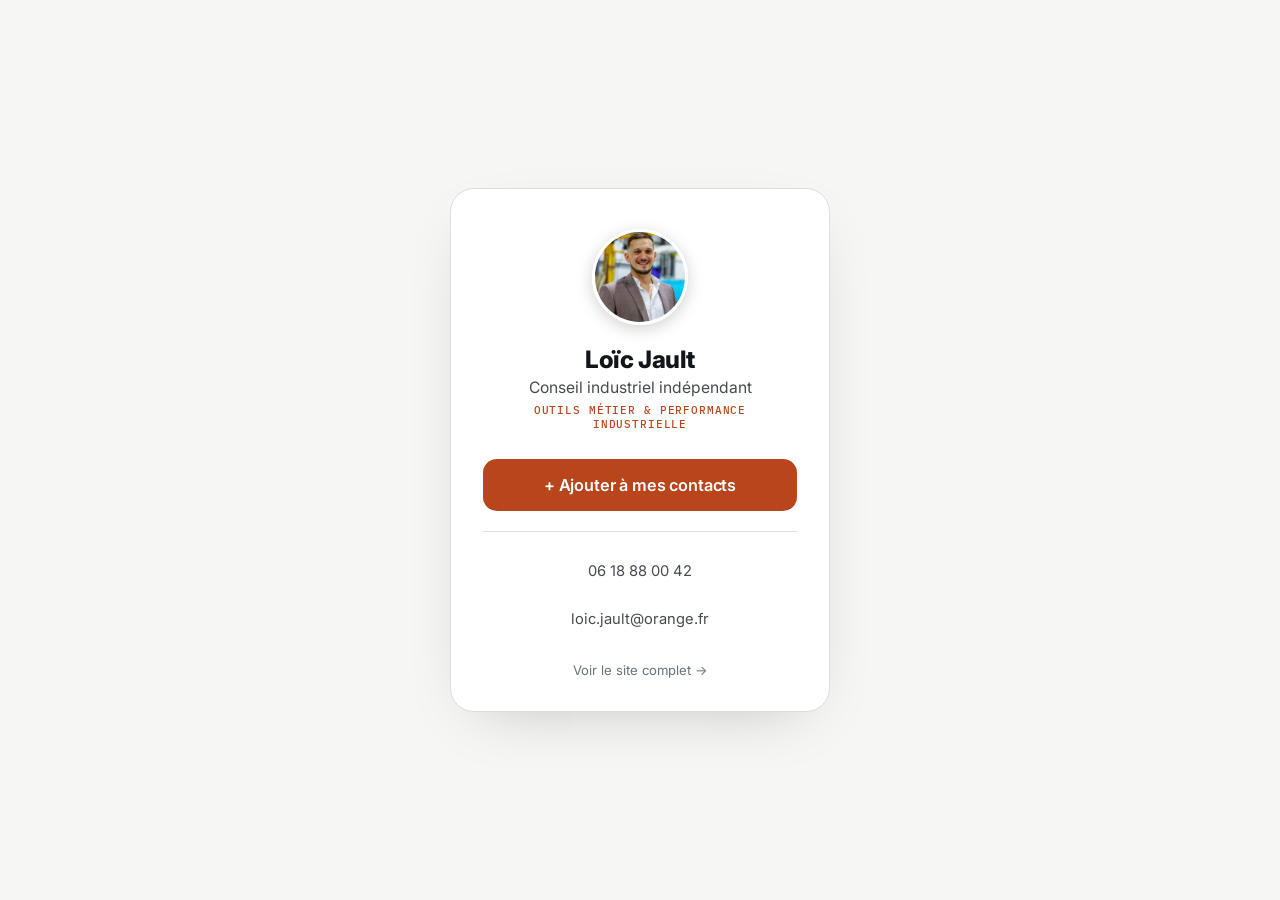
==== carte/index.html @ 91e22cec "Fix carte folder structure and add .assetsignore" ====
<!DOCTYPE html>
<html lang="fr">
<head>
<meta charset="UTF-8">
<meta name="viewport" content="width=device-width, initial-scale=1">
<title>Loïc Jault — Contact</title>
<meta name="description" content="Ajoutez Loïc Jault à vos contacts — Conseil industriel indépendant.">
<meta name="robots" content="noindex">
<link rel="preconnect" href="https://fonts.googleapis.com">
<link rel="preconnect" href="https://fonts.gstatic.com" crossorigin>
<link rel="stylesheet" href="https://fonts.googleapis.com/css2?family=Inter:ital,wght@0,300;0,400;0,500;0,600;0,700;0,800;1,400&family=IBM+Plex+Mono:wght@400;500&display=swap">
<style>
  :root{
    --ink:#12161a; --ink-soft:#474b50; --ink-faint:#6b737b;
    --paper:#f6f7f5; --surface:#ffffff; --surface-2:#e9ebe7; --line:#dbdfda;
    --steel:#2e4756; --accent:#b8451b; --accent-2:#2e4756; --accent-ink:#ffffff;
    --ease: cubic-bezier(.16,1,.3,1);
  }
  @media (prefers-color-scheme: dark){
    :root:not([data-theme="light"]){
      --ink:#f1f3f0; --ink-soft:#c5cbc6; --ink-faint:#8a9089;
      --paper:#0a0c0d; --surface:#141718; --surface-2:#1a1e1f; --line:#2a2f30;
      --steel:#7fa0b0; --accent:#e0703a; --accent-2:#7fa0b0; --accent-ink:#1a0d04;
    }
  }
  :root[data-theme="dark"]{
    --ink:#f1f3f0; --ink-soft:#c5cbc6; --ink-faint:#8a9089;
    --paper:#0a0c0d; --surface:#141718; --surface-2:#1a1e1f; --line:#2a2f30;
    --steel:#7fa0b0; --accent:#e0703a; --accent-2:#7fa0b0; --accent-ink:#1a0d04;
  }
  *{ box-sizing:border-box; }
  body{
    margin:0; background:var(--paper); color:var(--ink);
    font-family:"Inter", ui-sans-serif, system-ui, sans-serif;
    -webkit-font-smoothing:antialiased;
    display:flex; align-items:center; justify-content:center;
    min-height:100vh; padding:24px;
  }
  .card{
    width:100%; max-width:380px; background:var(--surface);
    border:1px solid var(--line); border-radius:24px;
    padding:40px 32px 32px; text-align:center;
    box-shadow:0 20px 60px -30px rgba(0,0,0,.25);
  }
  .avatar{
    width:96px; height:96px; border-radius:50%; object-fit:cover;
    margin:0 auto 20px; display:block;
    box-shadow:0 4px 16px rgba(0,0,0,.18); border:3px solid var(--surface);
  }
  h1{ font-size:1.5rem; font-weight:800; letter-spacing:-0.02em; margin:0 0 4px; }
  .title{ font-size:0.98rem; color:var(--ink-soft); margin:0 0 6px; }
  .tagline{
    font-family:"IBM Plex Mono", ui-monospace, monospace;
    font-size:0.68rem; font-weight:500; letter-spacing:0.08em; text-transform:uppercase;
    color:var(--accent); margin:0 0 28px;
  }
  .btn-add{
    display:block; width:100%; padding:16px 20px; border-radius:14px;
    background:var(--accent); color:var(--accent-ink); text-decoration:none;
    font-weight:600; font-size:1.02rem; letter-spacing:-0.01em;
    transition:transform .2s var(--ease), box-shadow .2s ease;
  }
  .btn-add:hover{ transform:translateY(-2px); box-shadow:0 10px 24px -12px rgba(184,69,27,.5); }
  .links{
    display:flex; flex-direction:column; gap:10px;
    margin-top:20px; padding-top:20px; border-top:1px solid var(--line);
  }
  .links a{
    color:var(--ink-soft); text-decoration:none; font-size:0.92rem;
    padding:10px; border-radius:10px; transition:background .2s ease, color .2s ease;
  }
  .links a:hover{ background:var(--surface-2); color:var(--ink); }
  .back{
    display:inline-block; margin-top:24px; font-size:0.82rem;
    color:var(--ink-faint); text-decoration:none;
  }
  .back:hover{ color:var(--accent); }
</style>
</head>
<body>

  <div class="card">
    <img class="avatar" src="[data-uri]" alt="Portrait de Loïc Jault" width="96" height="96">
    <h1>Loïc Jault</h1>
    <p class="title">Conseil industriel indépendant</p>
    <p class="tagline">Outils métier &amp; performance industrielle</p>

    <a class="btn-add" href="../contact.vcf" download="Loic-Jault.vcf">+ Ajouter à mes contacts</a>

    <div class="links">
      <a href="tel:+33618880042">06 18 88 00 42</a>
      <a href="mailto:loic.jault@orange.fr">loic.jault@orange.fr</a>
    </div>

    <a class="back" href="../">Voir le site complet →</a>
  </div>

</body>
</html>
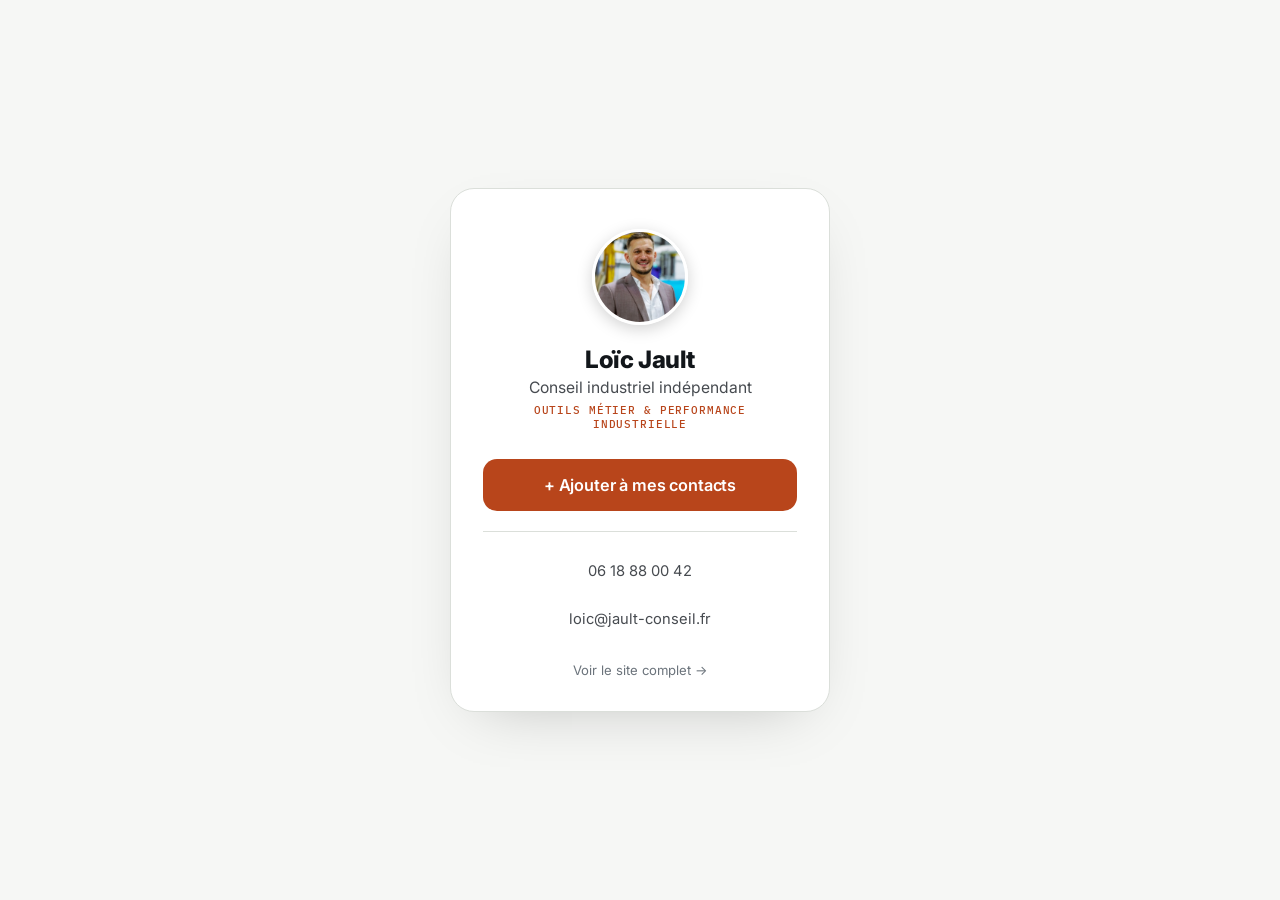
==== commit 8d9e2a55: "Remplacement des placeholders par le domaine et l'email définitifs" ====
--- a/carte/index.html
+++ b/carte/index.html
@@ -89,7 +89,7 @@
 
     <div class="links">
       <a href="tel:+33618880042">06 18 88 00 42</a>
-      <a href="mailto:loic.jault@orange.fr">loic.jault@orange.fr</a>
+      <a href="mailto:loic@jault-conseil.fr">loic@jault-conseil.fr</a>
     </div>
 
     <a class="back" href="../">Voir le site complet →</a>
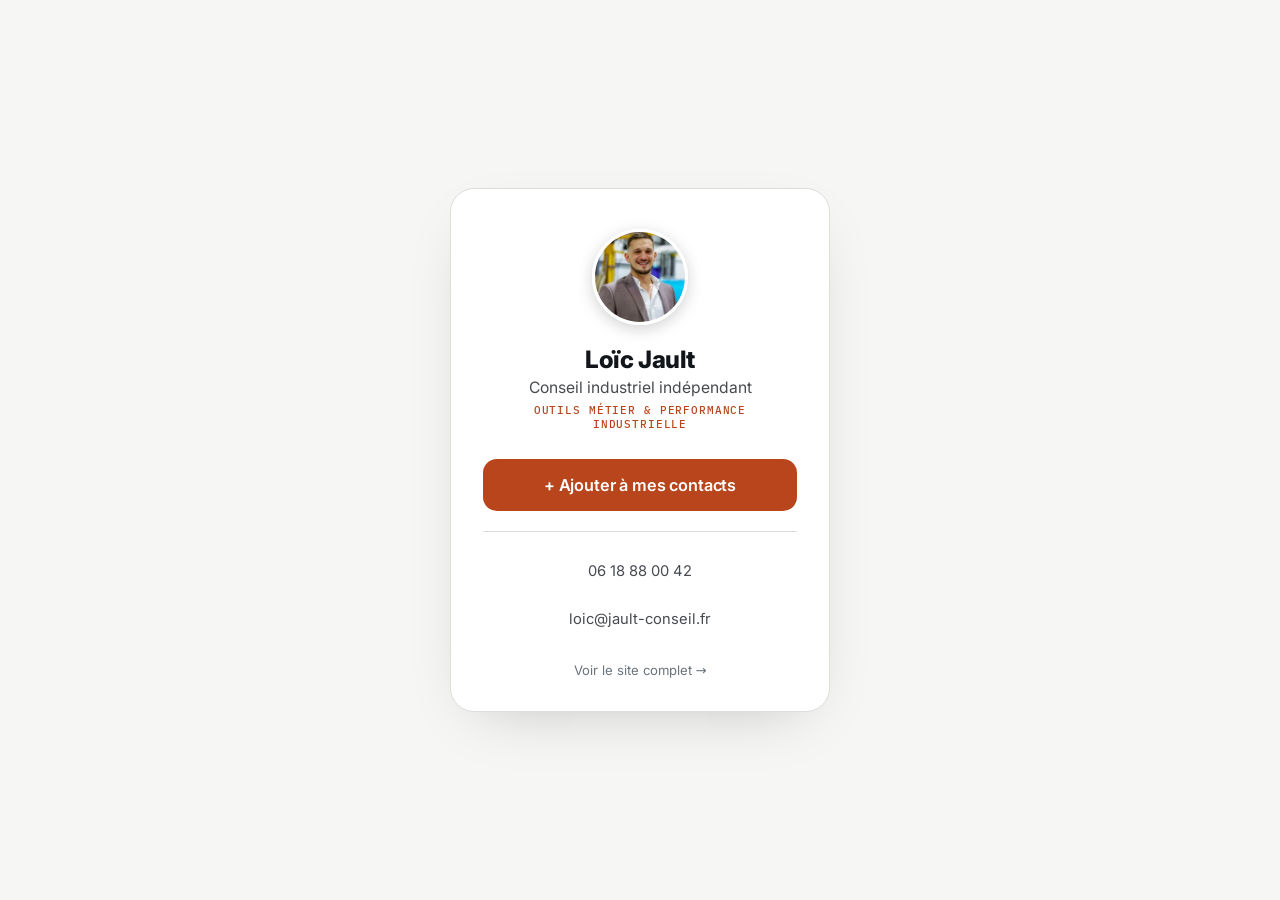
==== commit 1b6453e3: "Corrections issues de l'audit croisé (fond, technique, accessibilite, SEO) - Carte 02 : chiffre annu" ====
--- a/carte/index.html
+++ b/carte/index.html
@@ -6,10 +6,30 @@
 <title>Loïc Jault — Contact</title>
 <meta name="description" content="Ajoutez Loïc Jault à vos contacts — Conseil industriel indépendant.">
 <meta name="robots" content="noindex">
-<link rel="preconnect" href="https://fonts.googleapis.com">
-<link rel="preconnect" href="https://fonts.gstatic.com" crossorigin>
-<link rel="stylesheet" href="https://fonts.googleapis.com/css2?family=Inter:ital,wght@0,300;0,400;0,500;0,600;0,700;0,800;1,400&family=IBM+Plex+Mono:wght@400;500&display=swap">
+<link rel="icon" href="../favicon.svg" type="image/svg+xml">
+<link rel="icon" href="../favicon-32.png" sizes="32x32" type="image/png">
+<link rel="apple-touch-icon" href="../apple-touch-icon.png">
 <style>
+  @font-face{
+    font-family:"Inter";
+    src:url("../fonts/inter-var.woff2") format("woff2-variations"), url("../fonts/inter-var.woff2") format("woff2");
+    font-weight:100 900; font-style:normal; font-display:swap;
+  }
+  @font-face{
+    font-family:"Inter";
+    src:url("../fonts/inter-italic-var.woff2") format("woff2-variations"), url("../fonts/inter-italic-var.woff2") format("woff2");
+    font-weight:100 900; font-style:italic; font-display:swap;
+  }
+  @font-face{
+    font-family:"IBM Plex Mono";
+    src:url("../fonts/ibm-plex-mono-400.woff2") format("woff2");
+    font-weight:400; font-style:normal; font-display:swap;
+  }
+  @font-face{
+    font-family:"IBM Plex Mono";
+    src:url("../fonts/ibm-plex-mono-500.woff2") format("woff2");
+    font-weight:500; font-style:normal; font-display:swap;
+  }
   :root{
     --ink:#12161a; --ink-soft:#474b50; --ink-faint:#6b737b;
     --paper:#f6f7f5; --surface:#ffffff; --surface-2:#e9ebe7; --line:#dbdfda;
@@ -80,7 +100,7 @@
 <body>
 
   <div class="card">
-    <img class="avatar" src="[data-uri]" alt="Portrait de Loïc Jault" width="96" height="96">
+    <img class="avatar" src="../avatar.webp" alt="Portrait de Loïc Jault" width="96" height="96">
     <h1>Loïc Jault</h1>
     <p class="title">Conseil industriel indépendant</p>
     <p class="tagline">Outils métier &amp; performance industrielle</p>
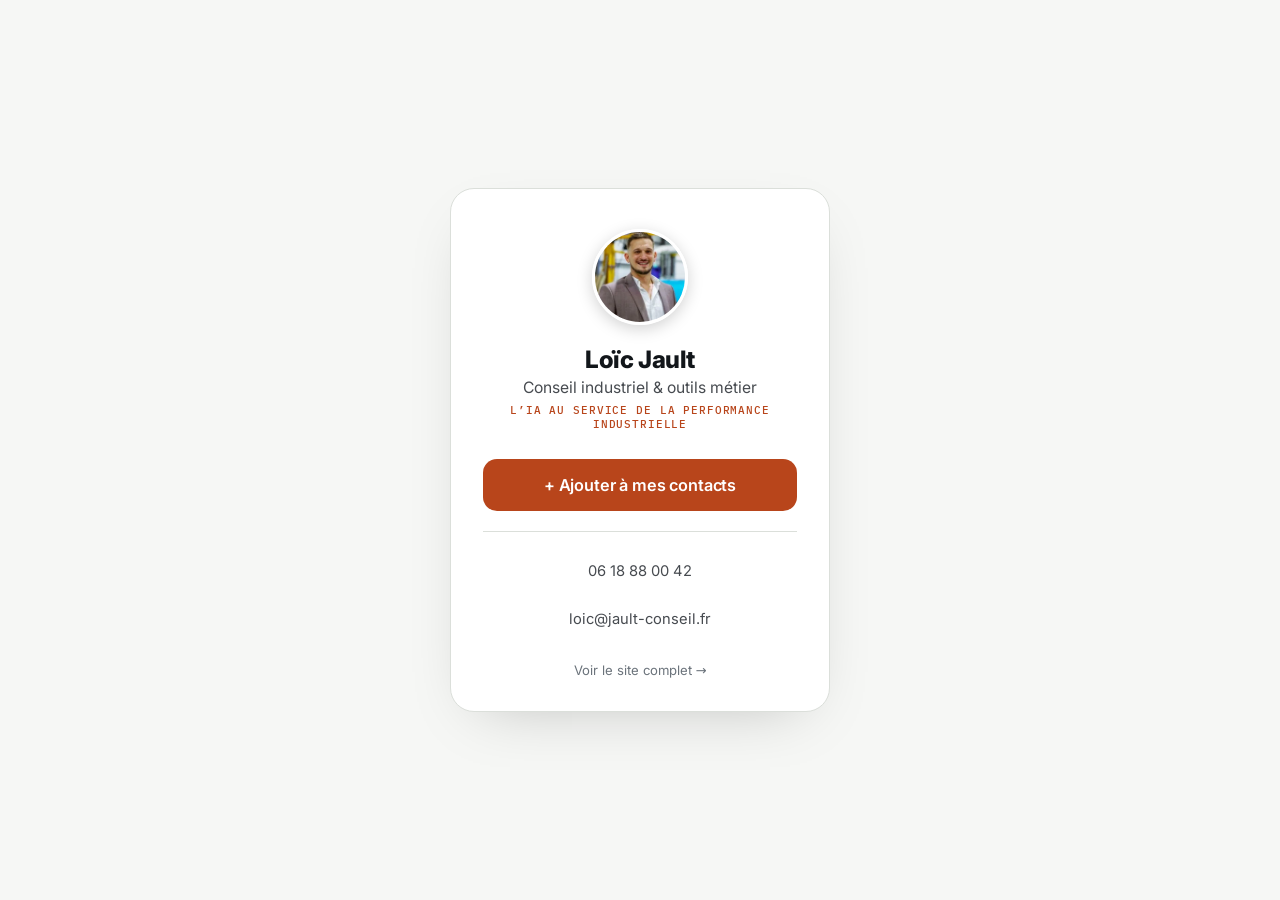
==== commit 1086bac2: "Aligne le positionnement du site, de /carte/ et de la vCard sur la carte de visite Co-Authored-By: C" ====
--- a/carte/index.html
+++ b/carte/index.html
@@ -4,8 +4,10 @@
 <meta charset="UTF-8">
 <meta name="viewport" content="width=device-width, initial-scale=1">
 <title>Loïc Jault — Contact</title>
-<meta name="description" content="Ajoutez Loïc Jault à vos contacts — Conseil industriel indépendant.">
+<meta name="description" content="Ajoutez Loïc Jault à vos contacts — Conseil industriel &amp; outils métier.">
 <meta name="robots" content="noindex">
+<meta http-equiv="Content-Security-Policy" content="default-src 'self'; script-src 'self'; style-src 'self' 'unsafe-inline'; img-src 'self'; font-src 'self'; connect-src 'self'; object-src 'none'; base-uri 'self'; form-action 'self'">
+<meta name="referrer" content="strict-origin-when-cross-origin">
 <link rel="icon" href="../favicon.svg" type="image/svg+xml">
 <link rel="icon" href="../favicon-32.png" sizes="32x32" type="image/png">
 <link rel="apple-touch-icon" href="../apple-touch-icon.png">
@@ -102,8 +104,8 @@
   <div class="card">
     <img class="avatar" src="../avatar.webp" alt="Portrait de Loïc Jault" width="96" height="96">
     <h1>Loïc Jault</h1>
-    <p class="title">Conseil industriel indépendant</p>
-    <p class="tagline">Outils métier &amp; performance industrielle</p>
+    <p class="title">Conseil industriel &amp; outils métier</p>
+    <p class="tagline">L’IA au service de la performance industrielle</p>
 
     <a class="btn-add" href="../contact.vcf" download="Loic-Jault.vcf">+ Ajouter à mes contacts</a>
 
